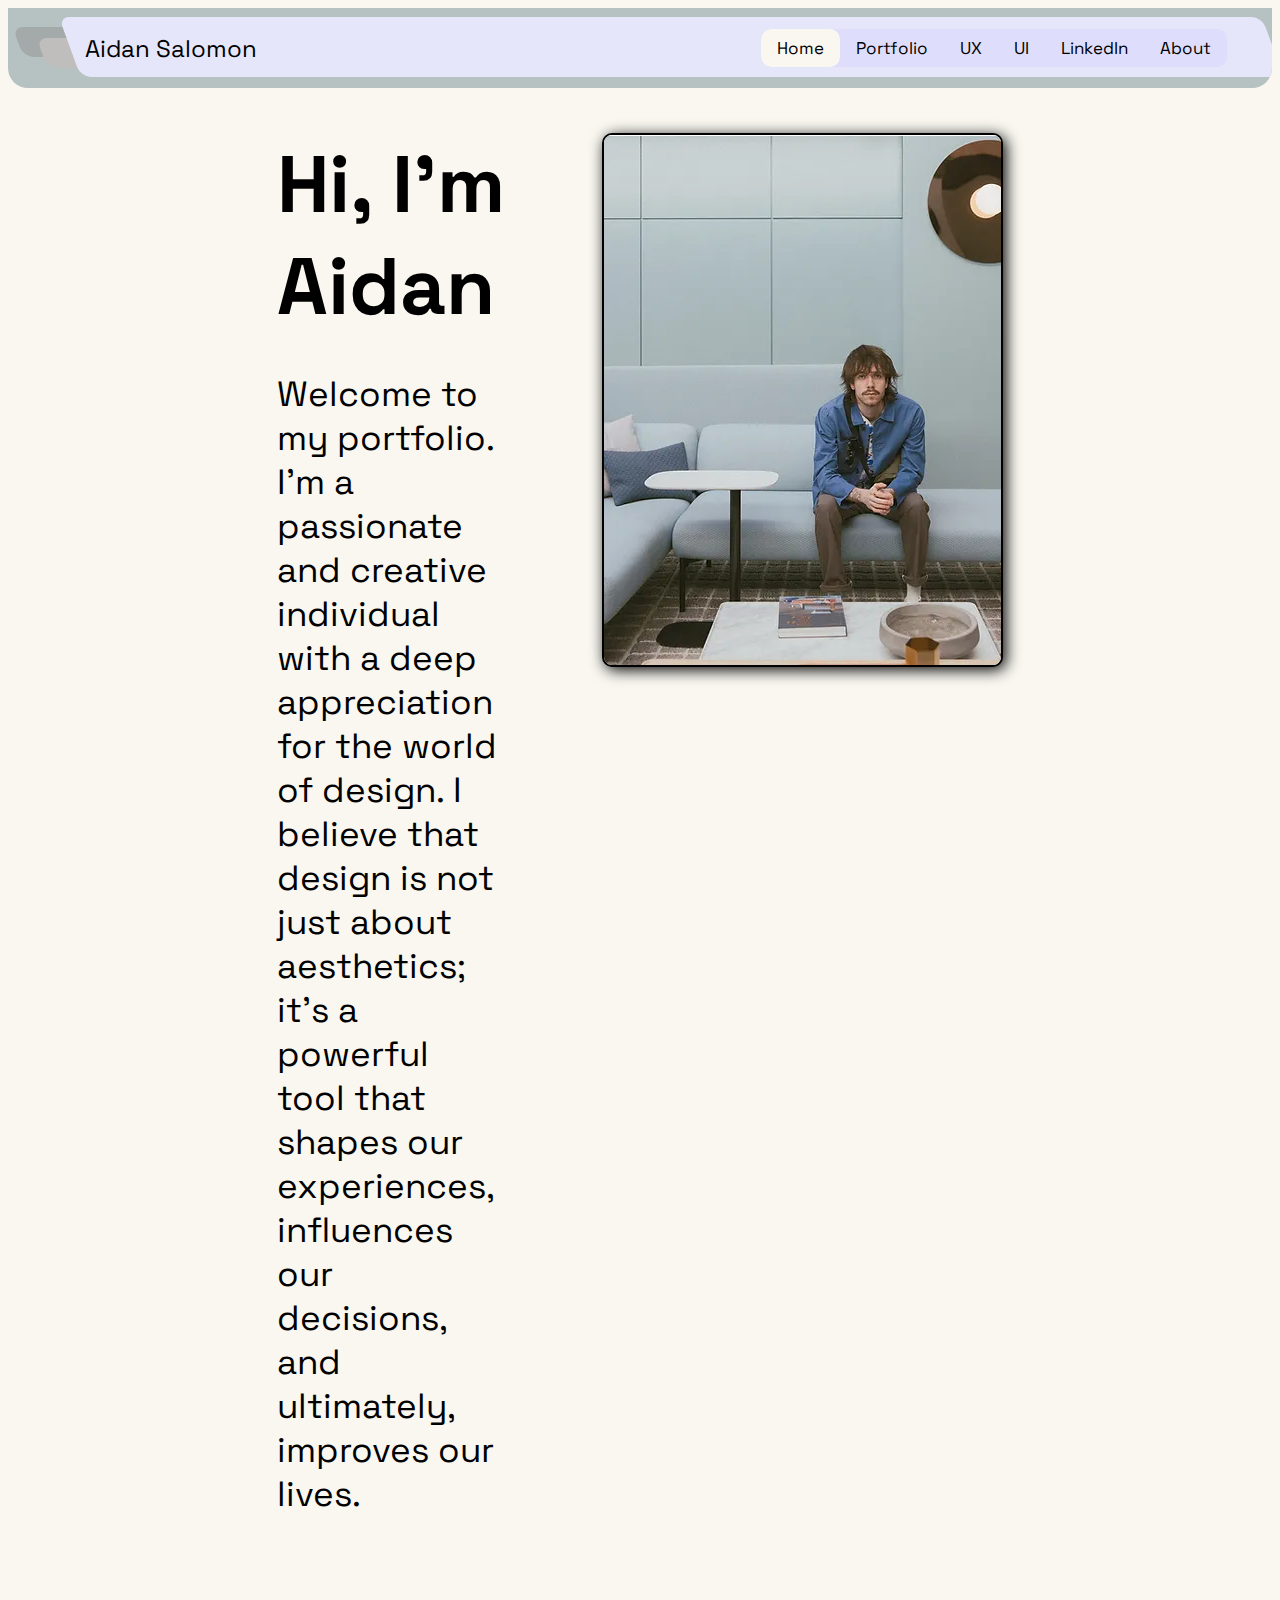
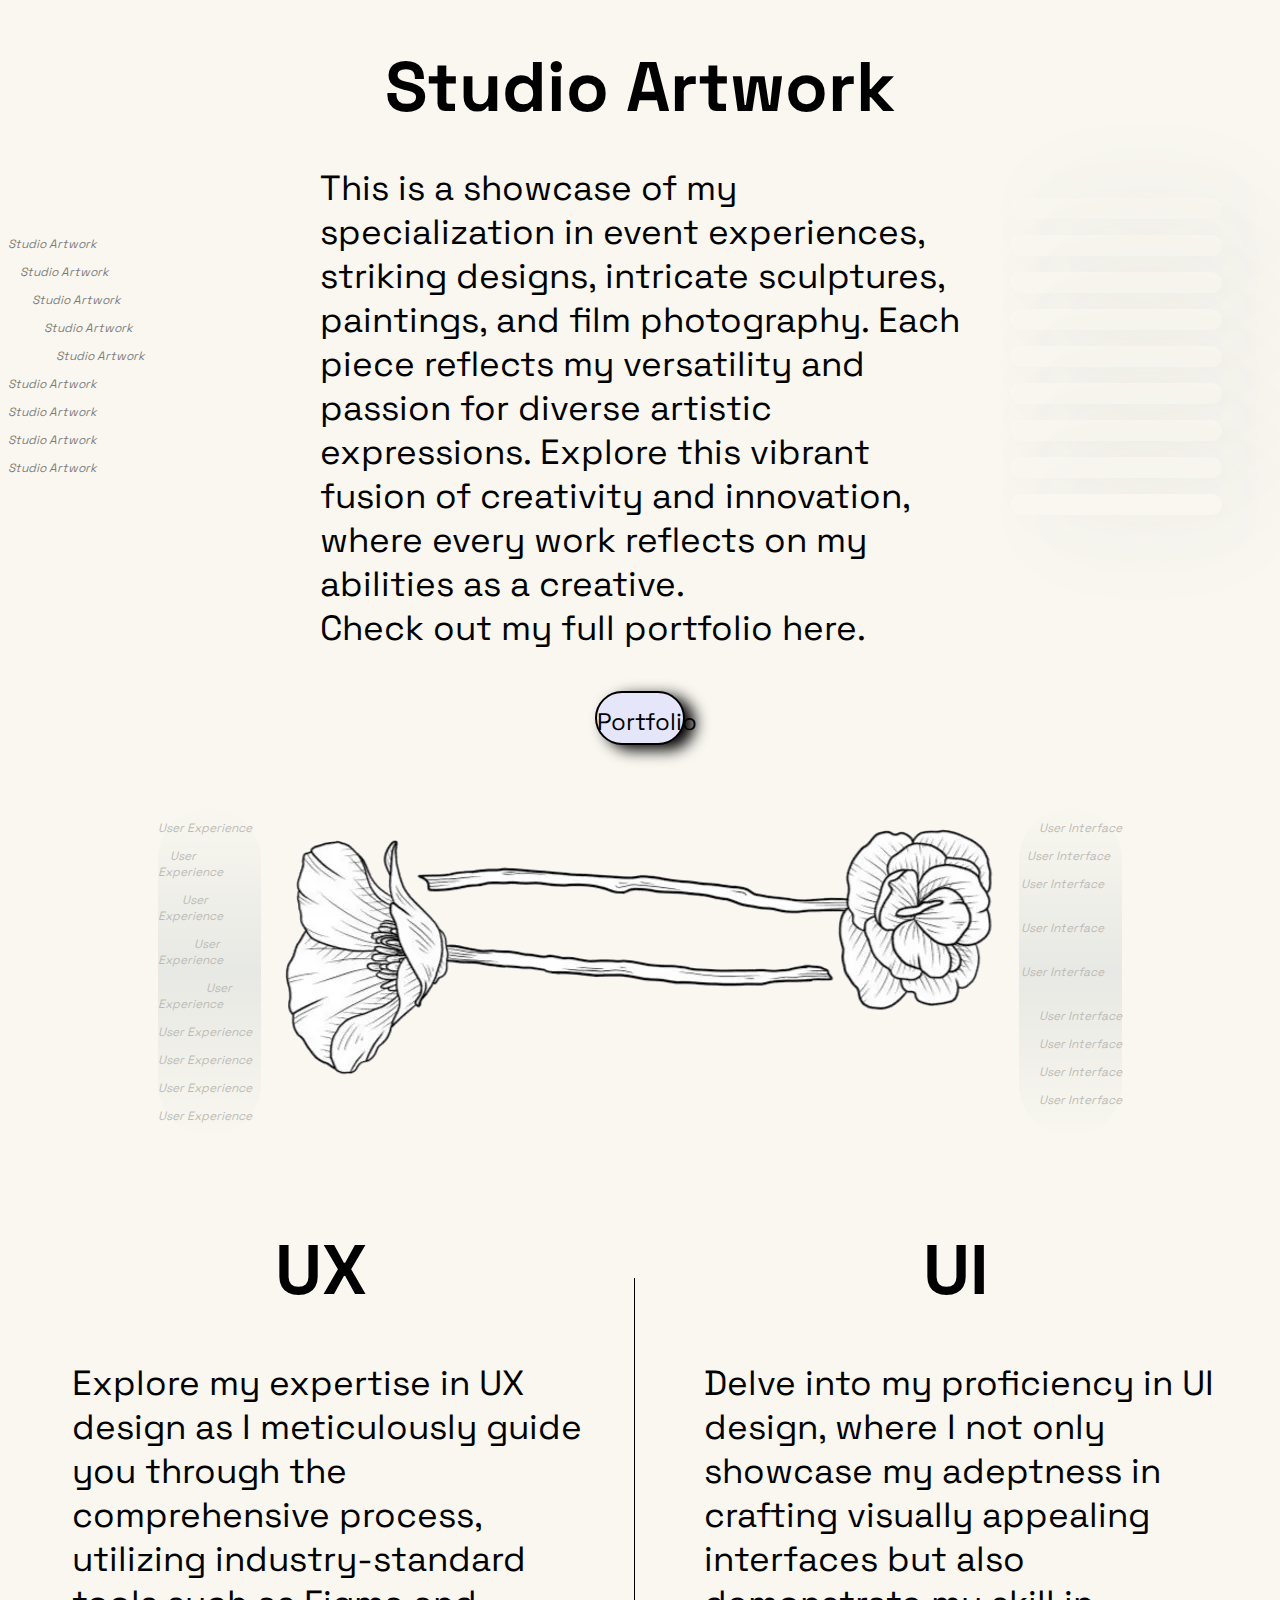
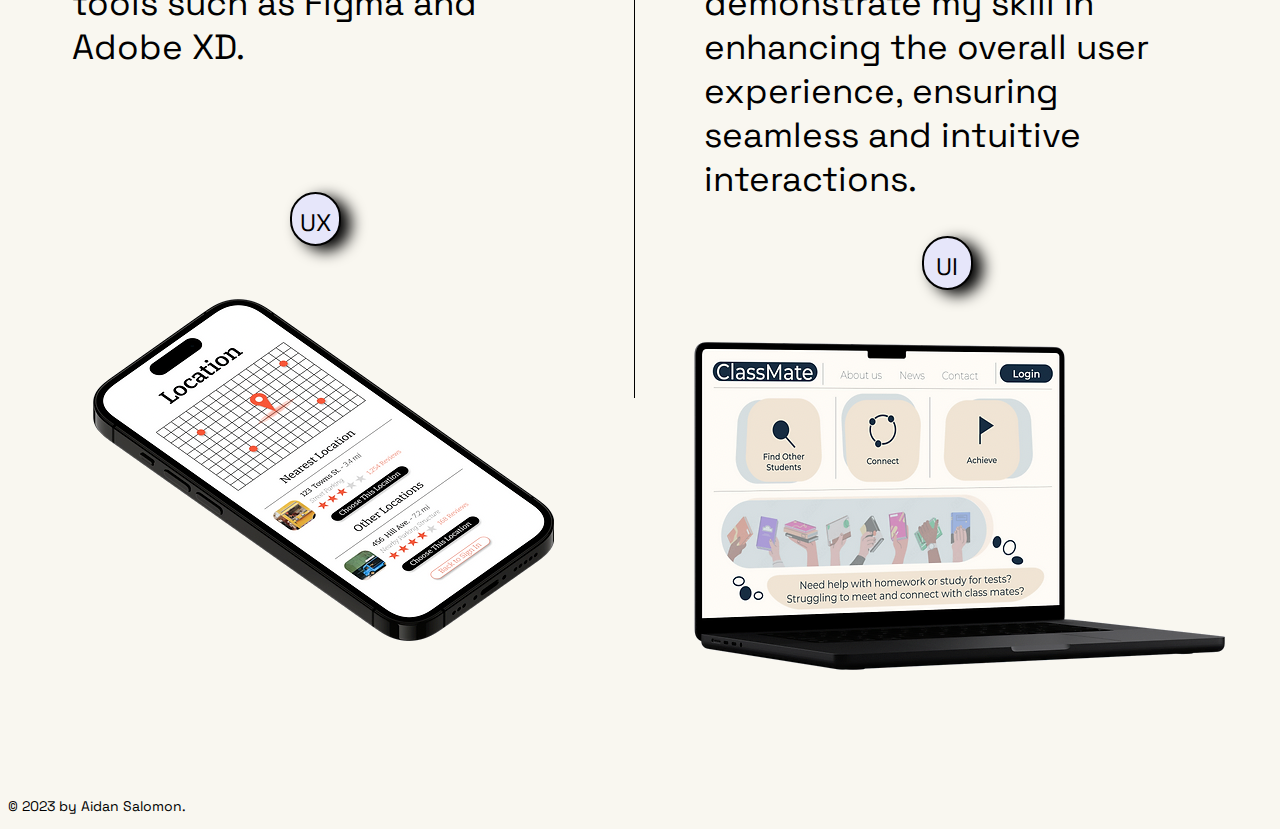
==== index.html @ 9d305261 "init" ====
<!DOCTYPE html>
<html>

<head>
    <link rel="preconnect" href="https://fonts.googleapis.com">
    <link rel="preconnect" href="https://fonts.gstatic.com" crossorigin>
    <link href="https://fonts.googleapis.com/css2?family=Space+Grotesk:wght@300&display=swap" rel="stylesheet">
    
    <title>Aidan Salomon</title>
    <meta charset="utf-8">
    <meta name="viewport" content="width=device-width, initial-scale=1"/>
    <link rel="stylesheet" href="style.css"/>
</head>


<body>
    <div class="topNavBar">
        <div class="rectangle2">
            <div class="rectangle3"></div>
            <div class="rectangle4"></div>
        </div>
        <a class="title1" href="index.html">Aidan Salomon</a>

        <div class="topnav">
            <a class="active" href="index.html">Home</a>
            <a href="portfolio.html">Portfolio</a>
            <a href="ux.html">UX</a>
            <a href="ui.html">UI</a>
            <a href="https://www.linkedin.com/in/aidan-salomon-3213531b6/" target="_blank">LinkedIn</a>
            <a href="about.html">About</a>
        </div>
    </div>



    <div class="sect1">
        <div class="words1">
            <h1 class="header1">Hi, I'm Aidan</h1>
            <p class="para1">
                Welcome to my portfolio. I'm a passionate and creative 
                individual with a deep appreciation for the world of design. 
                I believe that design is not just about aesthetics; 
                it's a powerful tool that shapes our experiences, 
                influences our decisions, and ultimately, improves our lives.
            </p>
        </div>
        <div class="imgDiv">
            <a href="about.html" class="imgButton" title="About">
                <img class="img1" src="images/aid1.png">
            </a>
        </div>
        
        
    </div>

    <br><br><br><br><br><br>


    <div class="sect2">
        <div class="sect2Spam">
            <p>Studio Artwork</p>
            <p>&nbsp &nbsp Studio Artwork</p>
            <p>&nbsp &nbsp &nbsp &nbsp Studio Artwork</p>
            <p>&nbsp &nbsp &nbsp &nbsp &nbsp &nbsp Studio Artwork</p>
            <p>&nbsp &nbsp &nbsp &nbsp &nbsp &nbsp &nbsp &nbsp Studio Artwork</p>
            <p>Studio Artwork</p>
            <p>Studio Artwork</p>
            <p>Studio Artwork</p>
            <p>Studio Artwork</p>
        </div>

        <div class="words2">
            <h1 class="header2">Studio Artwork</h1>
            <p class="para2">
                This is a showcase of my specialization in event experiences, 
                striking designs, intricate sculptures, paintings, and film photography. 
                Each piece reflects my versatility and passion for diverse artistic expressions. 
                Explore this vibrant fusion of creativity and innovation, 
                where every work reflects on my abilities as a creative.
                <br>
                Check out my full portfolio 
                <a href="portfolio.html">here.</a>
            </p>
        </div>

        <div class="sect2SpamHidden">
            <p>Studio Artwork</p>
            <p>Studio Artwork</p>
            <p>Studio Artwork</p>
            <p>Studio Artwork</p>
            <p>Studio Artwork</p>
            <p>Studio Artwork</p>
            <p>Studio Artwork</p>
            <p>Studio Artwork</p>
            <p>Studio Artwork</p>
        </div>
    </div>

    <br>

    <nav class="portfolioButton">
        <a href="portfolio.html">
            <div class="circle">
                <p>Portfolio</p>
            </div>
        </a>
    </nav>

    <br><br><br>
    
    <!-- Portfolio -->
    <div class="flowerSect">
        <div class="sect2SpamUX">
            <p>User Experience</p>
            <p>&nbsp &nbsp User Experience</p>
            <p>&nbsp &nbsp &nbsp &nbsp User Experience</p>
            <p>&nbsp &nbsp &nbsp &nbsp &nbsp &nbsp User Experience</p>
            <p>&nbsp &nbsp &nbsp &nbsp &nbsp &nbsp &nbsp &nbsp User Experience</p>
            <p>User Experience</p>
            <p>User Experience</p>
            <p>User Experience</p>
            <p>User Experience</p>
        </div>

        <div class="sect3Img">
            <img src="images/aidFlowers.png" alt="flowers">
        </div>

        <div class="sect2SpamUI">
            <p>User Interface</p>
            <p>User Interface &nbsp &nbsp</p>
            <p>User Interface &nbsp &nbsp &nbsp &nbsp</p>
            <p>User Interface &nbsp &nbsp &nbsp &nbsp &nbsp &nbsp</p>
            <p>User Interface &nbsp &nbsp &nbsp &nbsp &nbsp &nbsp &nbsp &nbsp</p>
            <p>User Interface</p>
            <p>User Interface</p>
            <p>User Interface</p>
            <p>User Interface</p>
        </div>
    </div>

    <br><br>


    <div class="sect3">

        <div class="col1">

            <div class="uxShit">
                <h1>UX</h1>
                <p>
                    Explore my expertise in UX design as 
                    I meticulously guide you through the 
                    comprehensive process, utilizing industry-standard 
                    tools such as Figma and Adobe XD.
                </p>
            </div>
            <nav class="uxButton">
                <a href="ux.html">
                    <div class="circleUX">
                        <p>UX</p>
                    </div>
                </a>
            </nav>

            <div class="uxImage">
                <img src="images/phone.png" alt="iPhone">
            </div>

        </div>

        <div class="col2"></div>


        <div class="col3">
            <div class="uiShit">
                <h1>UI</h1>
                <p>
                    Delve into my proficiency in UI design, 
                    where I not only showcase my adeptness 
                    in crafting visually appealing interfaces 
                    but also demonstrate my skill in enhancing 
                    the overall user experience, ensuring seamless 
                    and intuitive interactions.
                </p>
            </div>

            <nav class="uiButton">
                <a href="ui.html">
                    <div class="circleUI">
                        <p>UI</p>
                    </div>
                </a>
            </nav>

            <div class="uIImage">
                <img src="images/laptop.png" alt="iPhone">
            </div>
        </div>
    </div>

    <br><br><br><br>


    <p class="bottomText">© 2023 by Aidan Salomon.</p>


</body>




</html>
---- style.css ----
*{
    box-sizing: border-box;
    font-family: 'Space Grotesk', sans-serif;
    background-color: #F9F7F0;
}


.topNavBar{
    background-color: #B6C1C1;
    height: 80px;
    overflow-x: hidden;
    position: sticky;
    top: 0vh;
    border-bottom-left-radius: 20px;
    border-bottom-right-radius: 20px;
    display: flex;
    align-items: center;
    z-index: 1;
}

.rectangle2{
    width: 180px;
    height: 30px;
    position: absolute;
    left: 10px;
    top: 19px;
    background-color: #a4aaaa;
    transform: skew(20deg);
    border-radius: 10px;
}

.rectangle3{
    width: 180px;
    height: 30px;
    position: absolute;
    left: 20px;
    top: 11px;
    background-color: rgb(192, 189, 189);
    border-radius: 10px;
}

.rectangle4{
    width: 94vw;
    height: 60px;
    position: absolute;
    left: 50px;
    top: -10px;
    background-color: lavender;
    border-radius: 10px;
}

.title1 {
    position: absolute;
    z-index: 1;
    background-color: transparent;
    left: 6vw;
    font-family: 'Space Grotesk', sans-serif;
    font-size: 24px;
    text-decoration: none;
    color: black;
}

.topnav {
    position: absolute;
    z-index: 1;
    right: 5vh;
    overflow: hidden;
    background-color: rgb(222, 222, 252);
    border-radius: 10px;
}



  
/* Style the links inside the navigation bar */
.topnav a {
    float: left;
    color: #000000;
    text-align: center;
    padding: 8px 16px;
    font-size: 17px;
    text-decoration: none;
    transition: 0.4s;
    border-radius: 10px;
    background-color: transparent;
}
  
/* Change the color of links on hover */
.topnav a:hover {
    background-color: #B6C1C1;
    color: black;
    box-shadow: 2px 5px 100px black;
}
  
 /* Add a color to the active/current link */
.topnav a.active {
    background-color: #F9F7F0;
    color: black;
}


/* ABOUT PAGE TOPNAV SHIT */
.topnavAbout {
    position: absolute;
    z-index: 1;
    right: 6.5vh;
    overflow: hidden;
    background-color: rgb(222, 222, 252);
    border-radius: 10px;
}

.topnavAbout a {
    float: left;
    color: #000000;
    text-align: center;
    padding: 8px 16px;
    font-size: 17px;
    text-decoration: none;
    transition: 0.4s;
    border-radius: 10px;
    background-color: transparent;
}

.topnavAbout a:hover {
    background-color: #B6C1C1;
    color: black;
    box-shadow: 2px 5px 100px black;
}
  
 /* Add a color to the active/current link */
.topnavAbout a.active {
    background-color: #F9F7F0;
    color: black;
}






.sect1{
    margin-top: 5vh;
    margin-left: 21vw;
    margin-right: 21vw;
    display: grid;
    grid-template-columns: repeat(2, 1fr);
    justify-content: center;
    /* border: 3px solid blue; */
}

.header1{
    font-size: 80px;
    margin: 0px;
    /* border: 3px solid blue; */

}

.para1{
    border-radius: 10px;
    margin-right: 5%;
    margin-bottom: 0px;
    font-size: 35px;
    /* border: 3px solid blue; */

}

.imgDiv{
    margin-left: 7dvw;
    /* border: 3px solid blue; */

}

.img1{
    display: block;
    margin: 0px;
    border: 2px solid black;
    border-radius: 10px;
    box-shadow: 3px 3px 15px black;
    transition: 0.5s;
}

.img1:hover{
    transition: 0.5s;
    margin-top: 10px;
}



/* SECTION 2 */

.sect2{
    align-items: center;
    display: grid;
    grid-template-columns: repeat(3, 1fr);
    justify-content: center;
    /* border: 3px solid blue; */
}

.words2{
    border-width: 3px;
    /* border: 3px solid blue; */
}

.header2{
    font-size: 70px;
    margin: 0px;
    text-align: center;
}

.para2{
    margin-bottom: 20px;
    font-size: 35px;
    width: 50dvw;
}

.para2 a{
    text-decoration: none;
    color: black;
}

.para2 a:hover{
    color: rgb(134, 134, 213);
    transition: 0.3s;
}

.sect2Spam{
    font-style: italic;
    font-size: 12px;
    margin-right: 50px;
    opacity: 0.5;
}

.sect2SpamHidden{
    color: transparent;
    margin-left: 50px;
    margin-right: 50px;
}

.sect2SpamHidden p{
    box-shadow: 30px 5px 100px #E7E6E2;
    border-radius: 50px;
}

.portfolioButton{
    display: flex;
    justify-content: center;
    grid-template-columns: repeat(1, 1fr);
    /* border: 3px solid red; */
    text-decoration: none;
    z-index: 0;
}

.portfolioButton a{
    text-decoration: none;
}

.circle{
    background-color: lavender;
    border: 2px solid black;
    position: relative;
    transition: 0.3s;
    width: 7vw;
    height: 6vh;
    border-radius: 40px;
    text-align: center;
    box-shadow: 10px 5px 15px black;
}

.circle p{
    background-color: transparent;
    position: relative;
    color: black;
    font-size: 24px;
    height: 30px;
    top: -11px;
    font-family: 'Space Grotesk', serif;
}

.circle:hover{
    transition: 0.3s;
    background-color: #B6C1C1;
}

.sect2SpamUX{
    font-style: italic;
    font-size: 12px;
    opacity: 0.25;
    margin-left: 150px;
    background-image: linear-gradient(#F9F7F0, #B6C1C1, #F9F7F0);
    border-radius: 100px;
}

.sect2SpamUX p{
    background-color: transparent;
}

.flowerSect{
    display: grid;
    grid-template-columns: 20% 60% 20%;
}

.sect2SpamUI{
    font-style: italic;
    font-size: 12px;
    margin-right: 150px;
    text-align: right;
    opacity: 0.25;
    background-image: linear-gradient(#F9F7F0, #B6C1C1, #F9F7F0);
    border-radius: 100px;
}
.sect2SpamUI p{
    background-color: transparent;
}

.sect3Img{
    text-align: center;
    /* border: 3px solid black; */
}


/* Real section 3 */



.sect3{
    display: grid;
    grid-template-columns: 49.5% 0.5% 50%;
}

.col1{
    text-align: center;
}

.uxShit h1{
    font-size: 70px;
}

.uxShit p{
    margin-left: 5vw;
    margin-right: 4vw;
    font-size: 35px;
    text-align: left;
    padding-bottom: 9.8vh;
}

.uxButton{
    width: 4vw;
    margin-left: 22vw;
}

.uxButton a{
    text-decoration: none;
}

.circleUX{
    background-color: lavender;
    border: 2px solid black;
    transition: 0.3s;
    width: 4vw;
    height: 6vh;
    border-radius: 40px;
    text-align: center;
    box-shadow: 10px 5px 15px black;
    margin-bottom: 30px;

}

.circleUX p{
    background-color: transparent;
    position: relative;
    color: black;
    font-size: 24px;
    top: -11px;
    font-family: 'Space Grotesk', serif;
    /* border: 3px solid black; */
}

.circleUX:hover{
    transition: 0.3s;
    background-color: #B6C1C1;
}


/* .uxImage{
    padding-top: 2vh;
} */


.col2{
    background-color: black;
    width: 1px;
    height: 80vh;
    margin-top: 100px;
}




.col3{
    text-align: center;
}

.uiShit h1{
    font-size: 70px;
}

.uiShit p{
    margin-left: 5vw;
    margin-right: 4vw;
    font-size: 35px;
    text-align: left;
}

.uiButton{
    width: 4vw;
    margin-left: 22vw;
}

.uiButton a{
    text-decoration: none;
}

.circleUI{
    background-color: lavender;
    border: 2px solid black;
    transition: 0.3s;
    width: 4vw;
    height: 6vh;
    border-radius: 40px;
    text-align: center;
    box-shadow: 10px 5px 15px black;
    margin-bottom: 30px;
}

.circleUI p{
    background-color: transparent;
    position: relative;
    color: black;
    font-size: 24px;
    top: -11px;
    font-family: 'Space Grotesk', serif;
    /* border: 3px solid black; */
}

.circleUI:hover{
    transition: 0.3s;
    background-color: #B6C1C1;
}

.uiImage{
    padding-top: 5vh;
}

.bottomText{
    font-size: 14px;
}




/* ABOUT PAGE ABOUT PAGE ABOUT PAGE ABOPUT PAGE */

.aboutContent{
    margin-top: 3vh;
    /* border: 3px solid black; */

    display: grid;
    grid-template-columns: 1fr 2fr;
    margin-left: 22vw;
    margin-right: 22vw;
}

.aboutHeader{
    /* border: 3px solid black; */
    margin-bottom: 3vh;
    font-size: 68px;
}

.aboutPara{
    /* border: 3px solid black; */
    font-size: 23px;

    margin-left: 3vw;
}

.aboutContent img{
    /* border: 3px solid black; */
    border: 2px solid black;
    border-radius: 10px;
    box-shadow: 3px 3px 15px black;
    height: auto;
    width: 338px;
    display: block;
}

.contactGrid{
    display: grid;
    grid-template-columns: 50% 50%;
    width: 30vw;
    margin-left: 35vw;
    border: 2px solid black;
    padding: 30px;
    background-color: #F4F0E2;
    border-radius: 5px;
}

.contactGrid div, .contactGrid a{
    background-color: transparent;
}

.contactHeader{
    font-size: 35px;
    margin-bottom: 2vh;
}

.contactText{
    width: 75%;
    line-height: 0.6cm;
}

.contactInfo{
    display: grid;
    grid-template-columns: 100%;
    line-height: 0.6cm;
    text-align: right;
}

.contactInfo a{
    color: black;
    text-decoration: underline;
}

.contactInfo a div:hover{
    color: rgb(134, 134, 213);
    transition: 0.5s;
    font-size: 18px;
}

.contactInfo a div{
    display: inline-block;
    transition: 0.3s;
    text-decoration: underline;
}
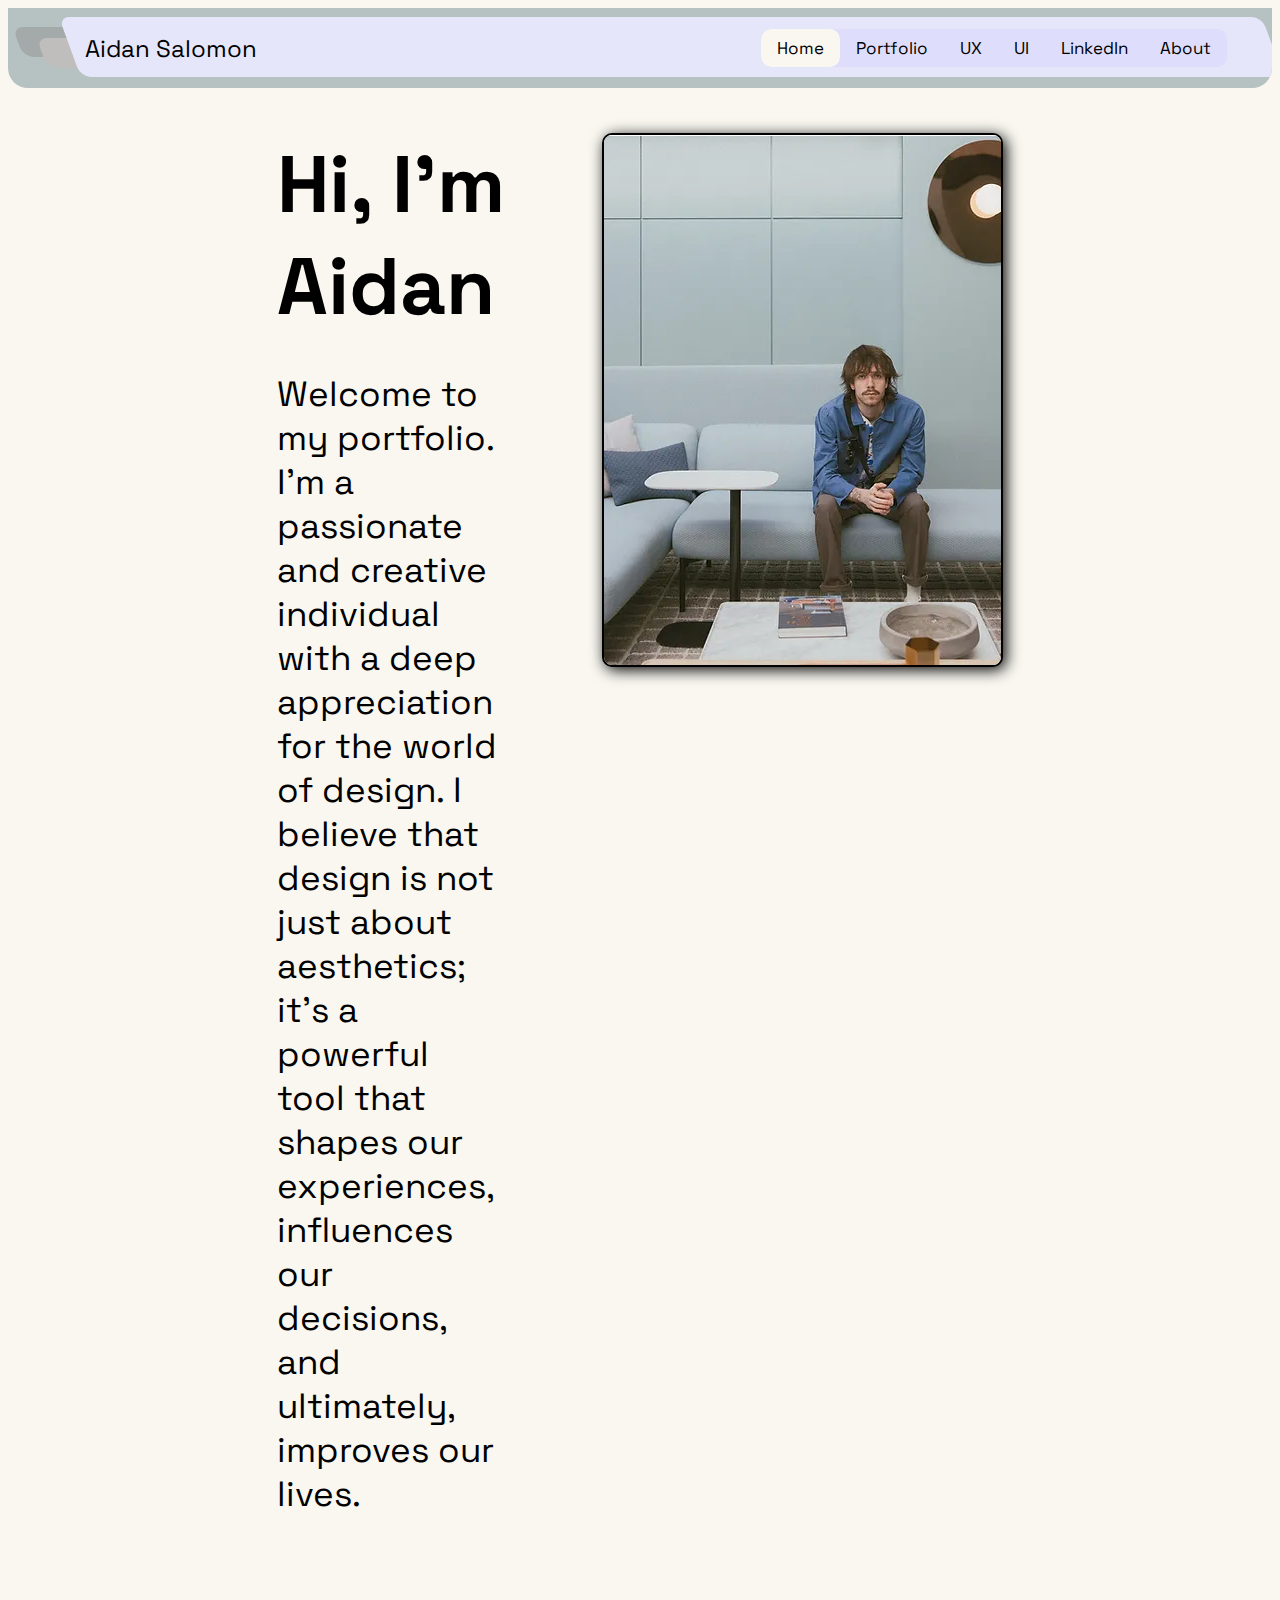
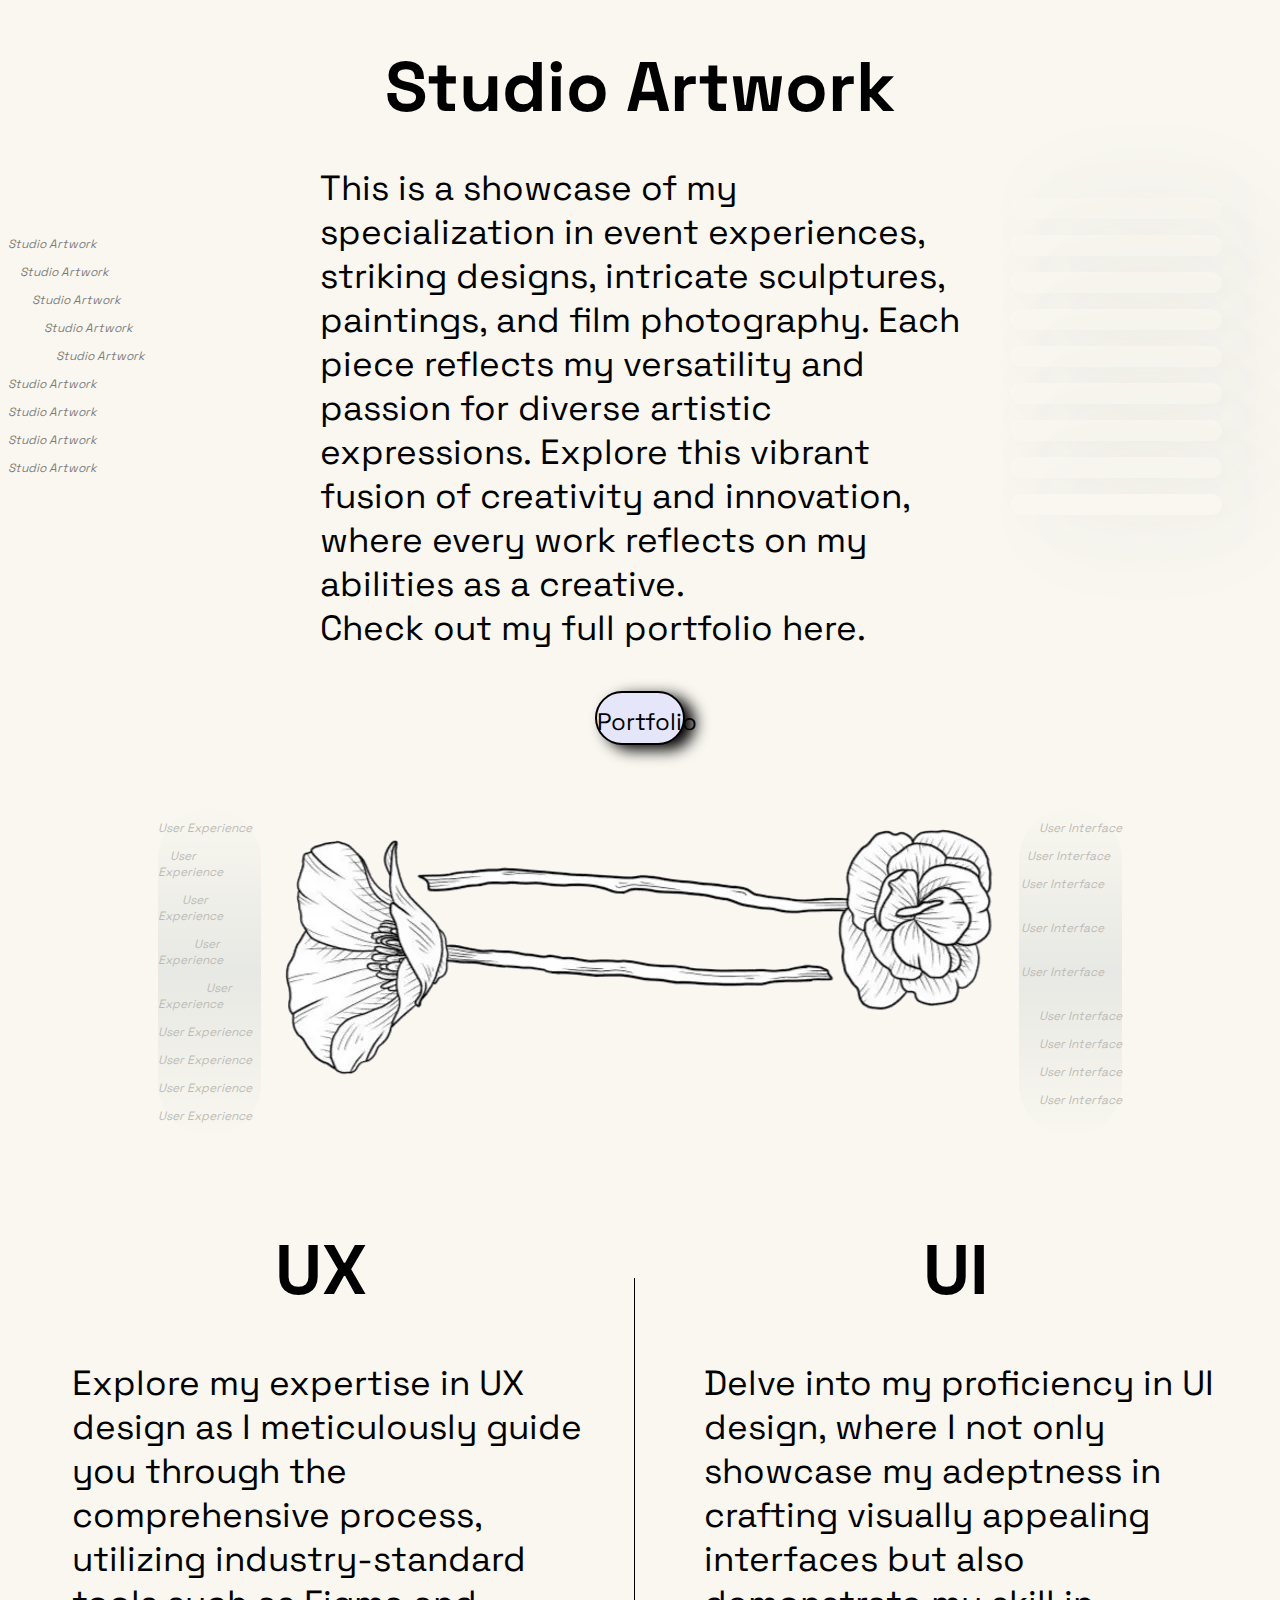
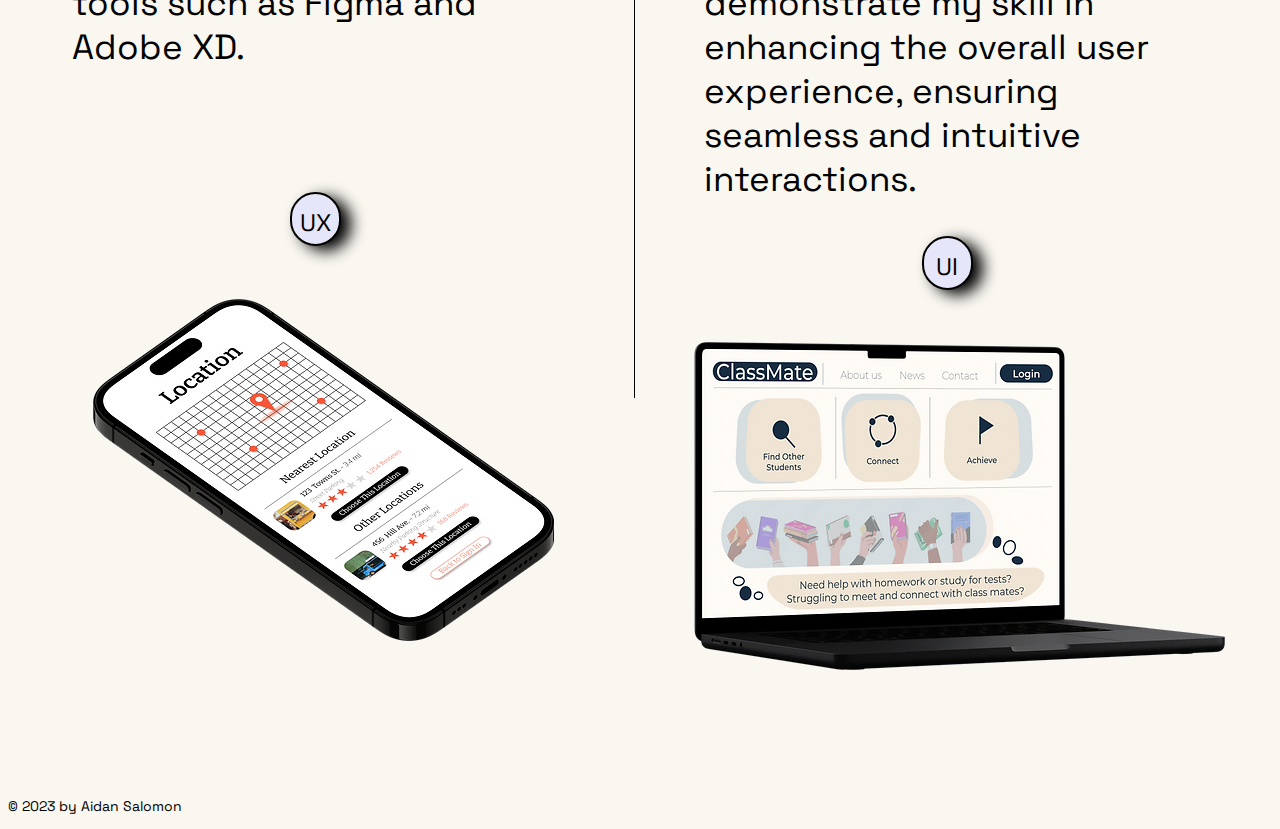
==== commit 838406df: "more bs" ====
--- a/index.html
+++ b/index.html
@@ -202,7 +202,7 @@
     <br><br><br><br>
 
 
-    <p class="bottomText">© 2023 by Aidan Salomon.</p>
+    <p class="bottomText">© 2023 by Aidan Salomon</p>
 
 
 </body>
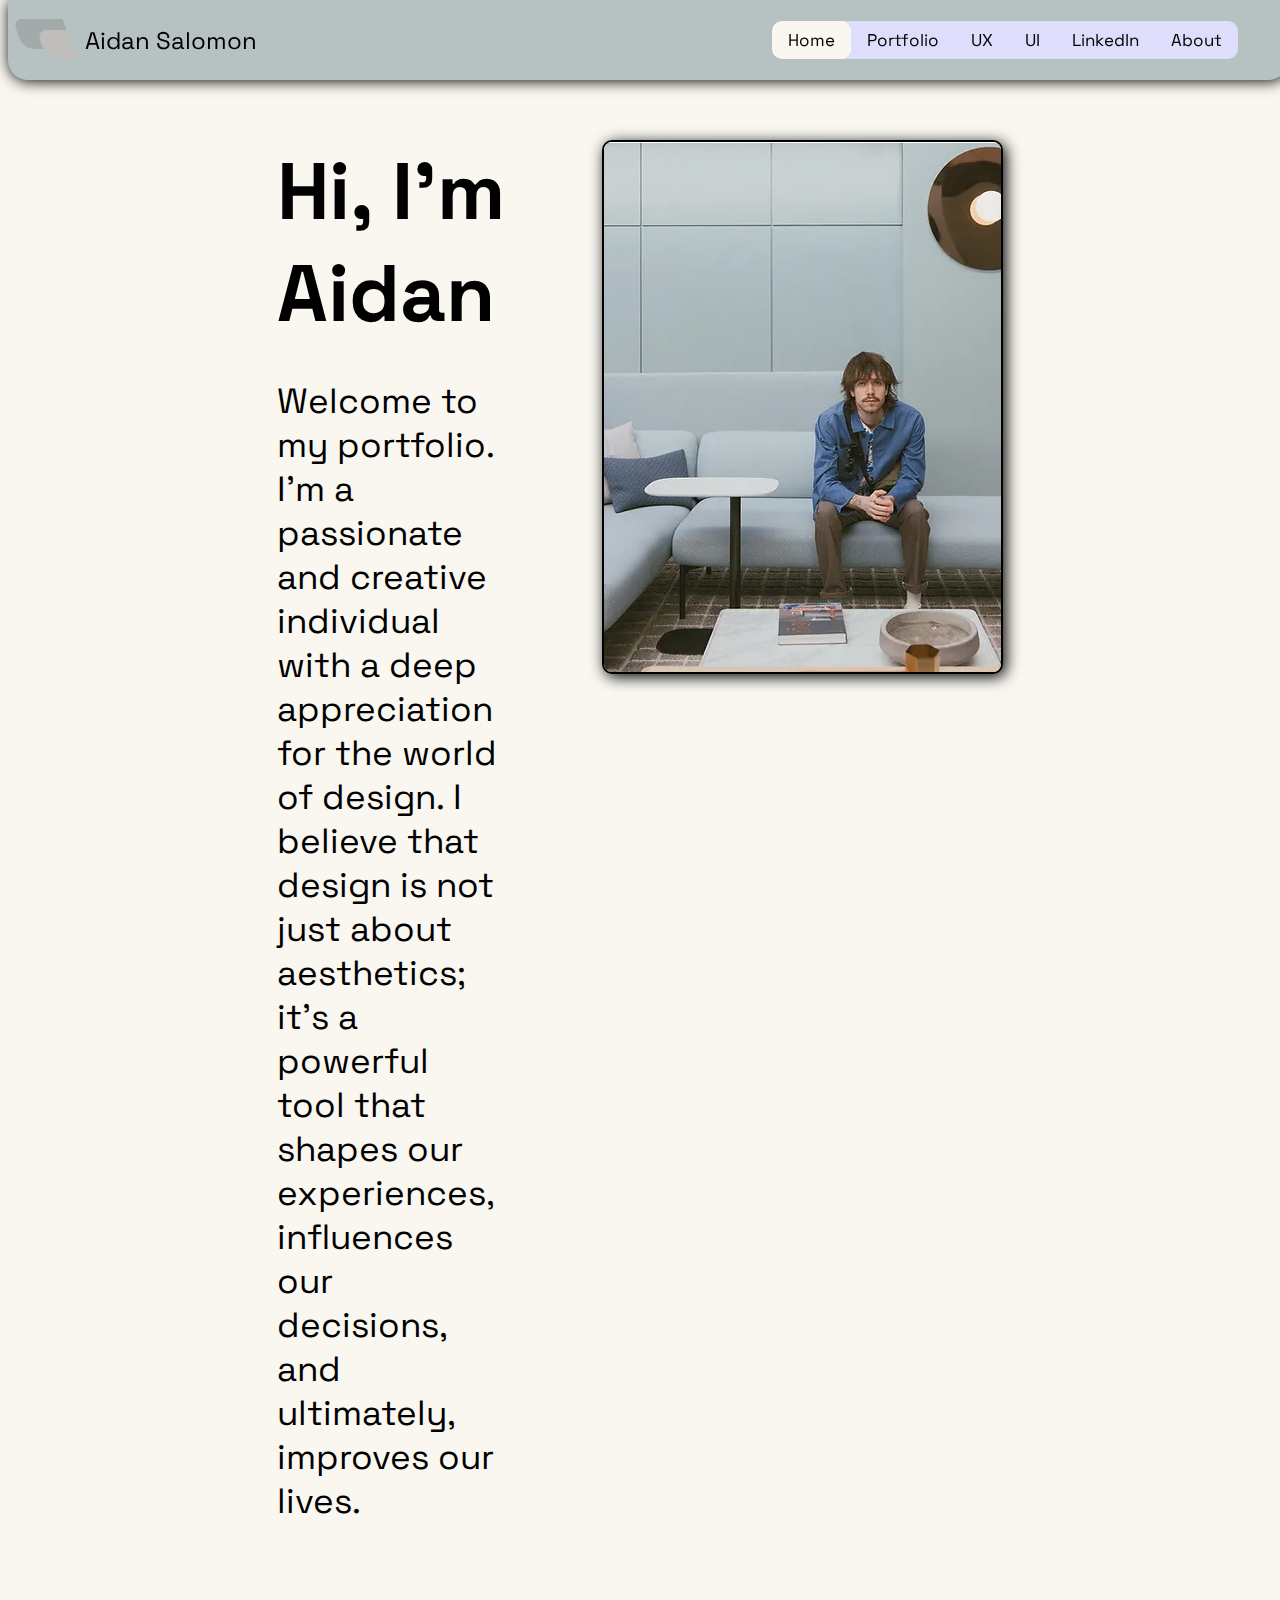
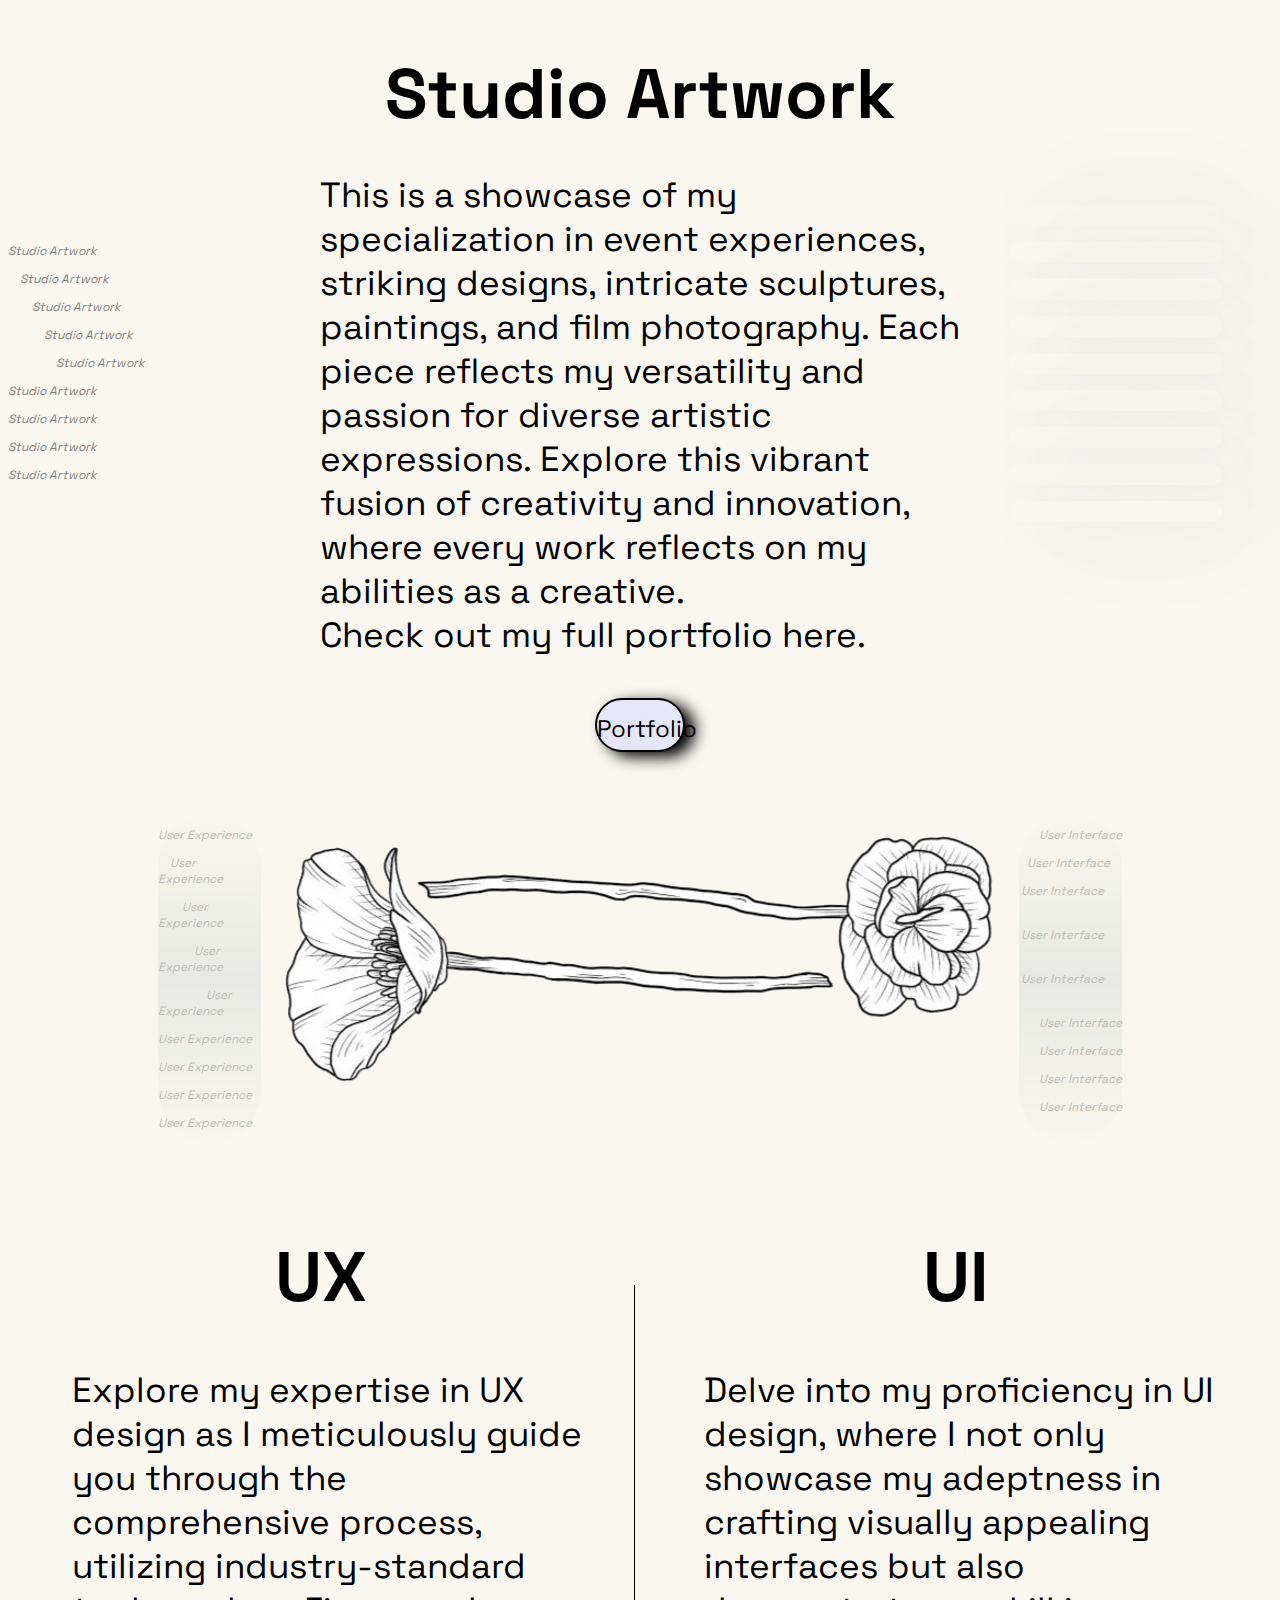
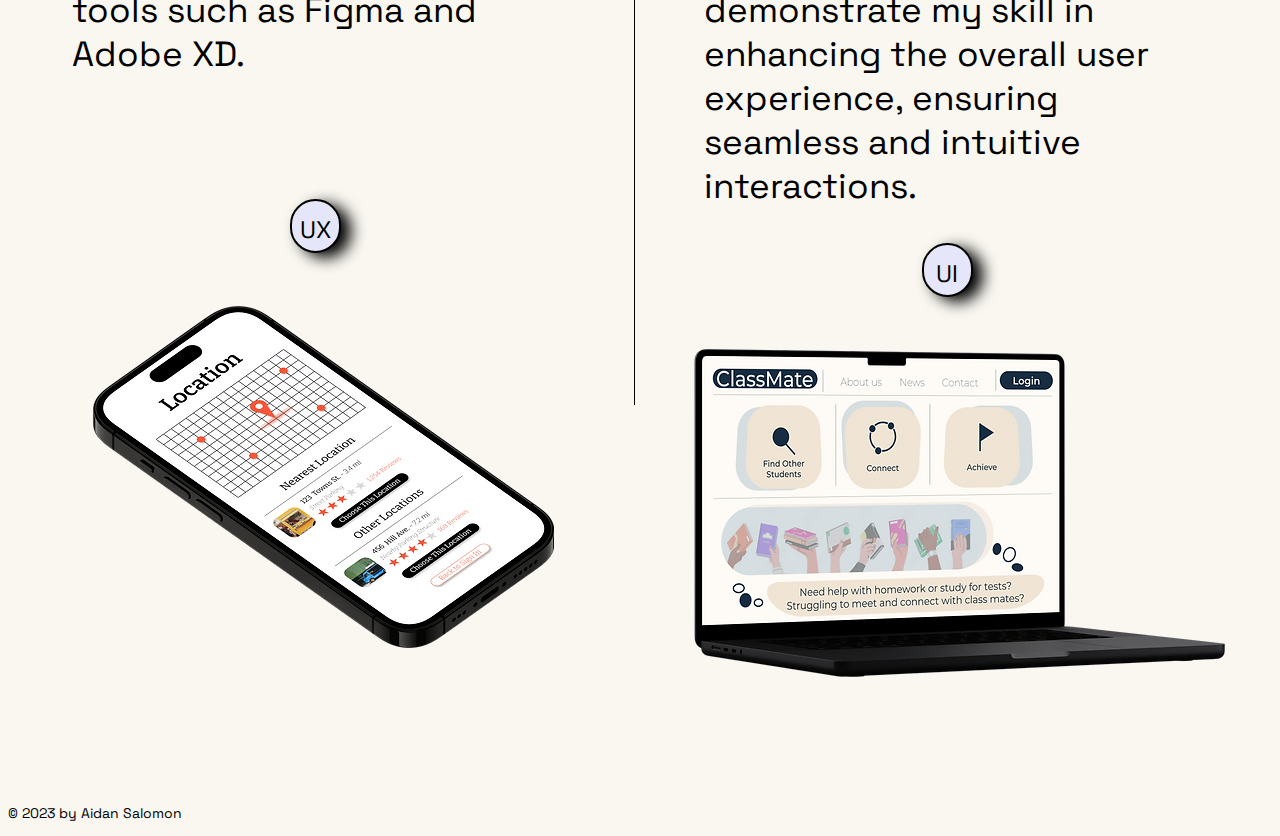
==== commit bd6adb45: "portfolio page added" ====
--- a/index.html
+++ b/index.html
@@ -31,7 +31,7 @@
         </div>
     </div>
 
-
+    <div><br><br></div>
 
     <div class="sect1">
         <div class="words1">
--- a/style.css
+++ b/style.css
@@ -4,18 +4,23 @@
     background-color: #F9F7F0;
 }
 
+.body{
+    overflow-x: hidden; 
+}
 
 .topNavBar{
     background-color: #B6C1C1;
     height: 80px;
+    width: 100%;
     overflow-x: hidden;
-    position: sticky;
-    top: 0vh;
+    position: fixed;
+    top: 0px;
     border-bottom-left-radius: 20px;
     border-bottom-right-radius: 20px;
     display: flex;
     align-items: center;
     z-index: 1;
+    box-shadow: 1px 1px 15px black;
 }
 
 .rectangle2{
@@ -45,7 +50,7 @@
     position: absolute;
     left: 50px;
     top: -10px;
-    background-color: lavender;
+    background-color: #B6C1C1;
     border-radius: 10px;
 }
 
@@ -63,7 +68,7 @@
 .topnav {
     position: absolute;
     z-index: 1;
-    right: 5vh;
+    right: 50px;
     overflow: hidden;
     background-color: rgb(222, 222, 252);
     border-radius: 10px;
@@ -100,7 +105,7 @@
 
 
 /* ABOUT PAGE TOPNAV SHIT */
-.topnavAbout {
+/* .topnavAbout {
     position: absolute;
     z-index: 1;
     right: 6.5vh;
@@ -127,11 +132,10 @@
     box-shadow: 2px 5px 100px black;
 }
   
- /* Add a color to the active/current link */
 .topnavAbout a.active {
     background-color: #F9F7F0;
     color: black;
-}
+}  */
 
 
 
@@ -139,7 +143,7 @@
 
 
 .sect1{
-    margin-top: 5vh;
+    margin-top: 10vh;
     margin-left: 21vw;
     margin-right: 21vw;
     display: grid;
@@ -540,4 +544,334 @@
     display: inline-block;
     transition: 0.3s;
     text-decoration: underline;
-}+}
+
+
+
+
+/* PORTFOLIO PAGE PORTFOLIO PAGE PORTFOLIO PAGE PORTFOLIO PAGE PORTFOLIO PAGE PORTFOLIO PAGE PORTFOLIO PAGE PORTFOLIO PAGE PORTFOLIO PAGE PORTFOLIO PAGE PORTFOLIO PAGE  */
+/* PORTFOLIO PAGE PORTFOLIO PAGE PORTFOLIO PAGE PORTFOLIO PAGE PORTFOLIO PAGE PORTFOLIO PAGE PORTFOLIO PAGE PORTFOLIO PAGE PORTFOLIO PAGE PORTFOLIO PAGE PORTFOLIO PAGE  */
+/* PORTFOLIO PAGE PORTFOLIO PAGE PORTFOLIO PAGE PORTFOLIO PAGE PORTFOLIO PAGE PORTFOLIO PAGE PORTFOLIO PAGE PORTFOLIO PAGE PORTFOLIO PAGE PORTFOLIO PAGE PORTFOLIO PAGE  */
+/* PORTFOLIO PAGE PORTFOLIO PAGE PORTFOLIO PAGE PORTFOLIO PAGE PORTFOLIO PAGE PORTFOLIO PAGE PORTFOLIO PAGE PORTFOLIO PAGE PORTFOLIO PAGE PORTFOLIO PAGE PORTFOLIO PAGE  */
+
+
+
+.portGrid{
+    display: grid;
+    grid-template-columns: 50% 50%;
+    column-gap: 0px;
+    text-align: center;
+}
+
+.portGrid a{
+    text-decoration: none;
+    background-color: transparent;
+}
+
+.paint a{
+    color: black;
+}
+
+.sculpt a{
+    color: white;
+}
+
+.event a{
+    color: black;
+}
+
+.photoAndGraphic a{
+    color: white;
+}
+
+
+.portGrid div:nth-child(even){
+    background-color: #1E1E1C;
+    color: white;
+} 
+
+.filler1{
+    height: 15vh;
+}
+
+.filler3{
+    text-align: left;
+}
+
+.portHeader{
+    margin-left: 7vw;
+    text-align: left;
+    font-size: 60px;
+    width: 30vw;
+    /* border: 3px solid red; */
+}
+
+.portPara{
+    font-size: 22px;
+    padding-left: 7vw;
+    text-align: left;
+    padding-bottom: 10vh;
+    /* border: 3px solid red; */
+}
+
+.portPara p{
+    font-size: 12px;
+    background-color: #1E1E1C;
+}
+
+.portGrid img{
+    width: 35vw;
+    height: auto;
+    border: 2px solid;
+}
+
+.portGrid img:nth-child(even){
+    border-color: white;
+}
+
+.photoAndGraphic{
+    background-color: #1E1E1C;
+}
+
+.photo{
+    background-color: transparent;
+    margin-bottom: 15vh;
+}
+
+/* .paintImg:hover{
+    opacity: 0.3;
+} */
+
+
+
+.paint a nav{
+    margin-left: 7vw;
+    background-color: transparent;
+    width: 35vw;
+    position: relative;
+    top: -50vh;
+    opacity: 0;
+    transition: 0.2s;
+    font-size: 50px;
+}
+
+.sculpt a nav{
+    margin-left: 7vw;
+    background-color: transparent;
+    width: 35vw;
+    position: relative;
+    top: -50vh;
+    opacity: 0;
+    transition: 0.2s;
+    font-size: 50px;
+}
+
+.event a nav{
+    margin-left: 7vw;
+    background-color: transparent;
+    width: 35vw;
+    position: relative;
+    top: -55vh;
+    opacity: 0;
+    transition: 0.2s;
+    font-size: 50px;
+}
+
+.photo a nav{
+    margin-left: 7vw;
+    background-color: transparent;
+    width: 35vw;
+    position: relative;
+    top: -28vh;
+    opacity: 0;
+    transition: 0.2s;
+    font-size: 50px;
+}
+
+.graphic a nav{
+    margin-left: 7vw;
+    background-color: transparent;
+    width: 35vw;
+    position: relative;
+    top: -38vh;
+    opacity: 0;
+    transition: 0.2s;
+    font-size: 50px;
+}
+
+.portGrid a:hover img{
+    opacity: 0.5;
+    transition: 0.5s;
+}
+
+.portGrid a:hover nav{
+    opacity: 1;
+    transition: 0.5s;
+}
+
+
+
+
+/* .portCol1 a{
+    text-decoration: none;
+    color: black;
+    background-color: transparent;
+}
+
+.portCol2 a{
+    text-decoration: none;
+    color: black;
+    background-color: transparent;
+    color: white;
+    width: 36vw;
+    margin-left: 7vw;
+}
+
+.portCol1{
+    display: grid;
+    grid-template-columns: 100%;
+    background-color: transparent;
+    text-align: center;
+    padding: 150px 0px 150px 0px;
+    width: 36vw;
+    margin-left: 6.5vw;
+}
+
+.portCol2{
+    display: grid;
+    grid-template-columns: 100%;
+    background-color: #1E1E1C;
+    height: 100%;
+    text-align: center;
+    padding: 150px 0px 150px 0px;
+    width: 50vw;
+}
+
+
+.portHeader{
+    font-size: 60px;
+    text-align: left;
+}
+
+.portPara{
+    background-color: transparent;
+    text-align: left;
+    color: white;
+    margin-left: 7vw;
+    width: 30vw;
+    font-size: 20px;
+}
+
+.portPara p{
+    font-style: italic;
+    background-color: transparent;
+    font-size: 14px;
+}
+
+
+
+.portItem1:hover .paintImg{
+    opacity: 0.5;
+    transition: 0.5s;
+}
+
+.portItem1:hover .middleText1{
+    opacity: 1.0;
+    transition: 0.5s;
+}
+
+.middleText1{
+    opacity: 0;
+    position: relative;
+    top: -50vh;
+    background-color: transparent;
+    transition: 0.3s;
+}
+
+.portText1{
+    background-color: transparent;
+    font-size: 50px;
+}
+
+.paintImg{
+    width: 35vw;
+    height: auto;
+    transition: 0.3s;
+    border: 2px solid black;
+    border-top-width: 1px;
+}
+
+
+
+
+
+.sculptImg{
+    width: 35vw;
+    height: auto;
+    transition: 0.2s;
+    border: 2px solid white;
+
+}
+
+.portItem2:hover .sculptImg{
+    opacity: 0.5;
+    transition: 0.5s;
+}
+
+.portItem2:hover .middleText2{
+    opacity: 1.0;
+    transition: 0.5s;
+}
+
+.middleText2{
+    opacity: 0;
+    position: relative;
+    top: -50vh;
+    background-color: transparent;
+    transition: 0.3s;
+}
+
+.portText2{
+    background-color: transparent;
+    font-size: 50px;
+}
+
+.portItem2{
+    background-color: transparent;
+    width: 36vw;
+}
+
+
+
+
+
+.portItem3:hover .eventImg{
+    opacity: 0.5;
+    transition: 0.5s;
+}
+
+.portItem3:hover .middleText3{
+    opacity: 1.0;
+    transition: 0.5s;
+}
+
+.middleText3{
+    opacity: 0;
+    position: relative;
+    top: -50vh;
+    background-color: transparent;
+    transition: 0.3s;
+}
+
+.portText3{
+    background-color: transparent;
+    font-size: 50px;
+}
+
+.eventImg{
+    width: 35vw;
+    height: auto;
+    transition: 0.3s;
+    border: 2px solid black;
+    border-top-width: 1px;
+} */